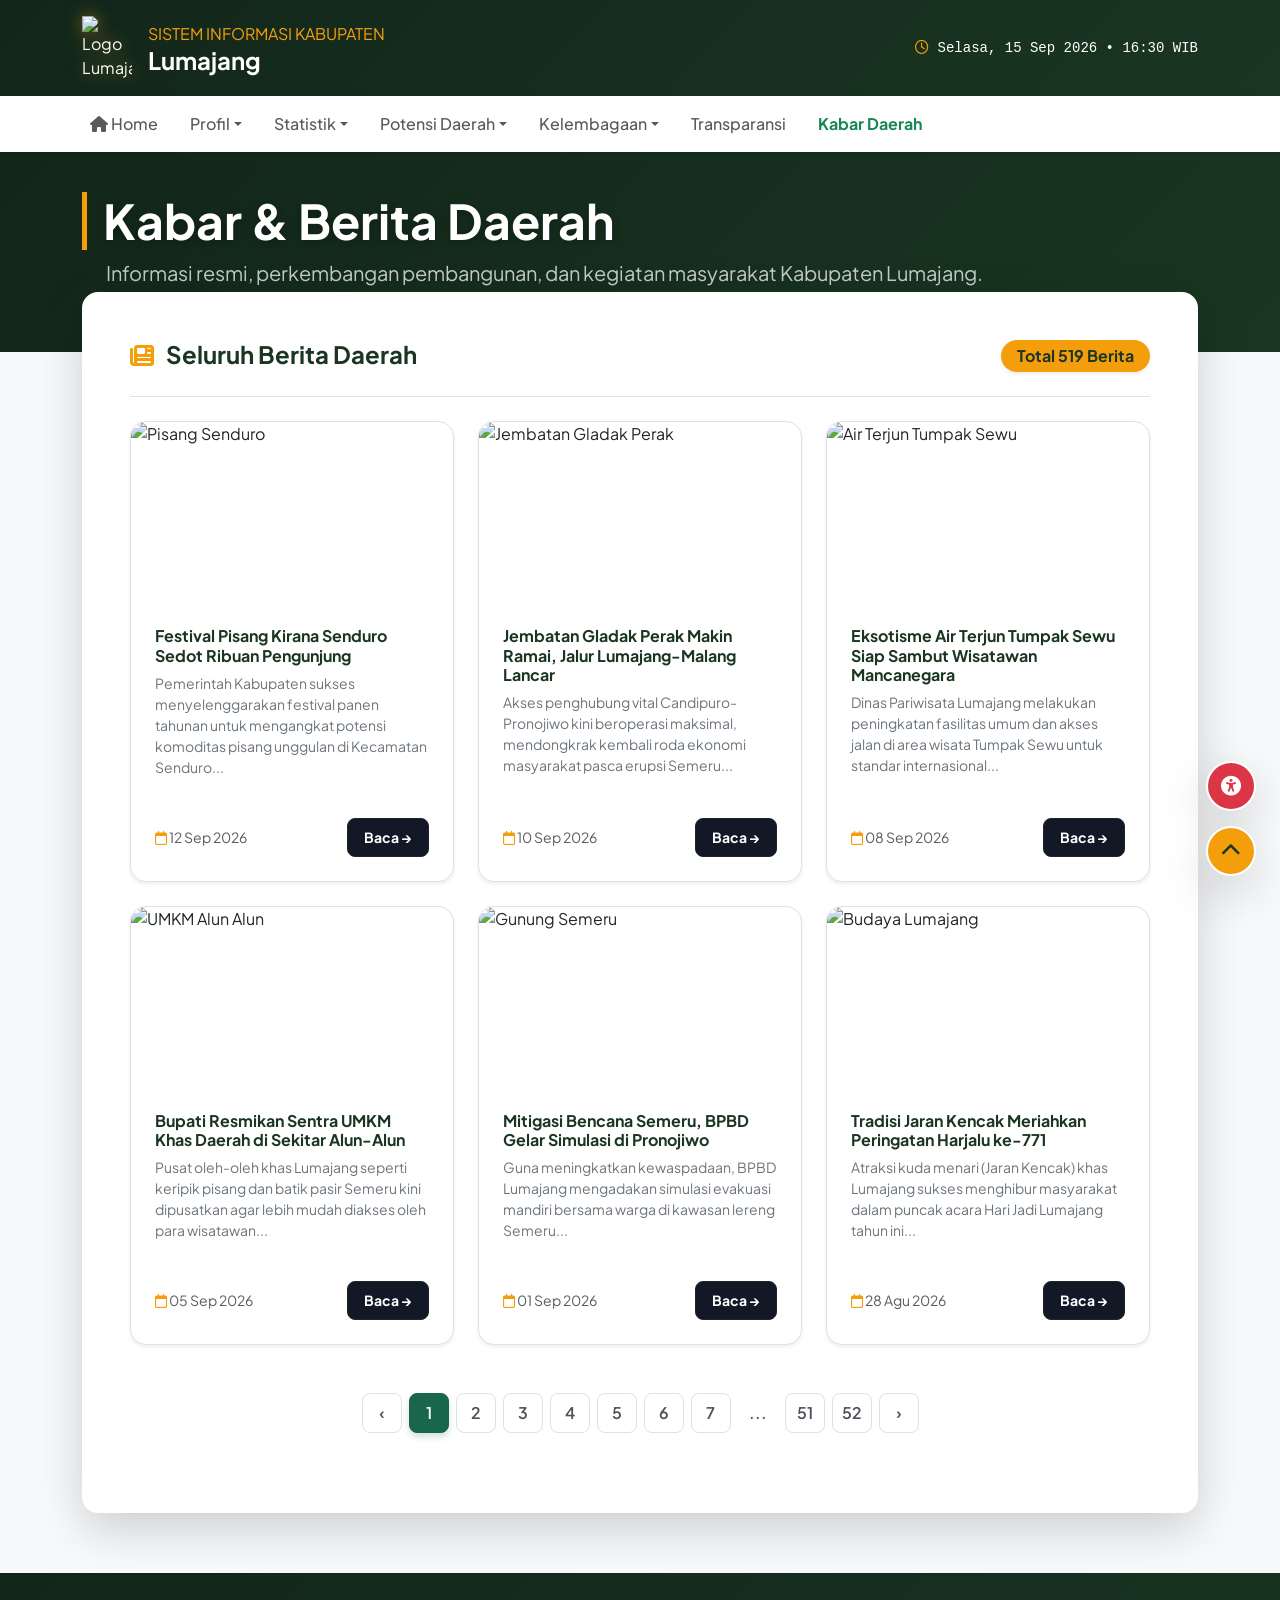
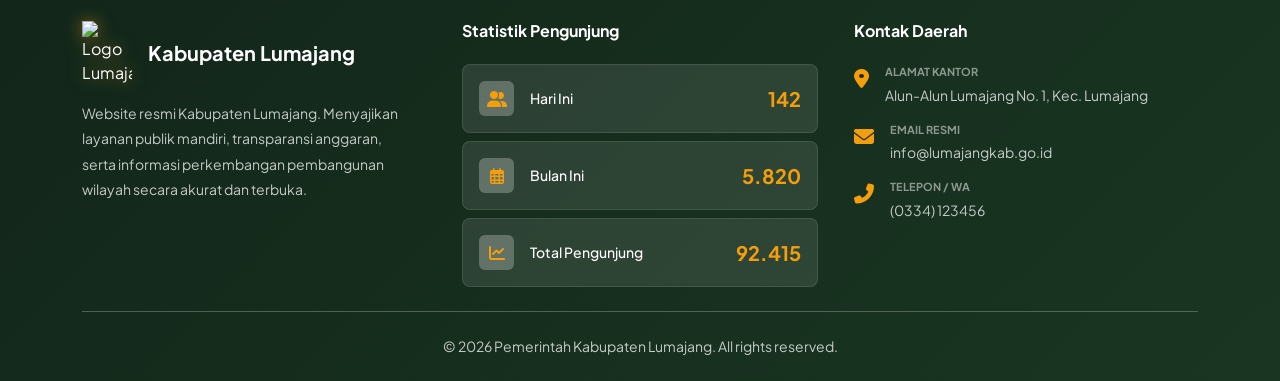
==== berita.html @ 7472af5c "fix footer sama dengan index" ====
<!DOCTYPE html>
<html lang="id">
<head>
    <meta charset="UTF-8">
    <meta name="viewport" content="width=device-width, initial-scale=1.0">
    <title>Kabar Daerah - Kabupaten Lumajang</title>
    <link href="https://cdn.jsdelivr.net/npm/bootstrap@5.3.0/dist/css/bootstrap.min.css" rel="stylesheet">
    <link rel="stylesheet" href="https://cdnjs.cloudflare.com/ajax/libs/font-awesome/6.4.0/css/all.min.css">
    <link rel="stylesheet" href="style.css">
</head>
<body class="bg-light">

    <!-- Header -->
    <div class="topbar-lumajang text-white py-3">
        <div class="container d-flex justify-content-between align-items-center">
            <div class="d-flex align-items-center">
                <img src="https://raw.githubusercontent.com/MAASHAAA17/LUMAJANG/388beccff92c3f3bb2cdd9f6117db1ec742fa7f4/img/Logo_lumajang.png" alt="Logo Lumajang" width="50" class="me-3 drop-shadow-emas">
                <div>
                    <div class="small-text text-emas">SISTEM INFORMASI KABUPATEN</div>
                    <h4 class="mb-0 fw-bold">Lumajang</h4>
                </div>
            </div>
            <div class="d-none d-md-block text-end font-monospace small">
                <i class="far fa-clock text-emas"></i> Selasa, 15 Sep 2026 • 16:30 WIB
            </div>
        </div>
    </div>

    <!-- Navbar -->
    <nav class="navbar navbar-expand-lg navbar-light bg-white shadow-sm py-2 sticky-top">
        <div class="container">
            <button class="navbar-toggler border-0" type="button" data-bs-toggle="collapse" data-bs-target="#navbarNav">
                <span class="navbar-toggler-icon"></span>
            </button>
            <div class="collapse navbar-collapse" id="navbarNav">
                <ul class="navbar-nav fw-medium gap-3 flex-wrap">
                    <li class="nav-item"><a class="nav-link" href="index.html"><i class="fas fa-home"></i> Home</a></li>
                    <li class="nav-item dropdown"><a class="nav-link dropdown-toggle" href="#">Profil</a></li>
                    <li class="nav-item dropdown"><a class="nav-link dropdown-toggle" href="#">Statistik</a></li>
                    <li class="nav-item dropdown"><a class="nav-link dropdown-toggle" href="#">Potensi Daerah</a></li>
                    <li class="nav-item dropdown"><a class="nav-link dropdown-toggle" href="#">Kelembagaan</a></li>
                    <li class="nav-item"><a class="nav-link" href="#">Transparansi</a></li>
                    <li class="nav-item"><a class="nav-link active text-success fw-bold" href="berita.html">Kabar Daerah</a></li>
                </ul>
            </div>
        </div>
    </nav>

    <!-- Banner -->
    <div class="hero-section text-white position-relative">
        <div class="container pb-5 pt-4">
            <h1 class="fw-bold mt-3 display-5 border-start border-5 border-emas ps-3 text-glow">Kabar & Berita Daerah</h1>
            <p class="ps-4 fs-5 opacity-75">Informasi resmi, perkembangan pembangunan, dan kegiatan masyarakat Kabupaten Lumajang.</p>
        </div>
    </div>

    <!-- Konten Berita 3 Kolom x 2 Baris -->
    <div class="container content-area" style="margin-top: -60px; position: relative; z-index: 10; margin-bottom: 60px;">
        <div class="card border-0 shadow-lg rounded-4 p-4 p-md-5">
            
            <div class="d-flex flex-column flex-md-row justify-content-between align-items-md-center border-bottom pb-4 mb-4 gap-3">
                <div><h4 class="fw-bold mb-1" style="color: #1a3622;"><i class="fas fa-newspaper text-emas me-2"></i> Seluruh Berita Daerah</h4></div>
                <div><span class="badge bg-emas text-dark fw-bold px-3 py-2 rounded-pill shadow-sm fs-6">Total 519 Berita</span></div>
            </div>

            <!-- Baris Grid Berita (6 Kotak) -->
            <div class="row g-4">
                <div class="col-md-4">
                    <div class="card h-100 border shadow-sm rounded-4 overflow-hidden hover-card transition-all">
                        <img src="https://images.unsplash.com/photo-1603598777174-845da27e467d?auto=format&fit=crop&w=600&q=80" height="180" class="object-fit-cover" alt="Pisang Senduro">
                        <div class="card-body p-4 d-flex flex-column justify-content-between">
                            <div>
                                <h5 class="fw-bold mb-2" style="font-size: 16px; color: #1a3622;">Festival Pisang Kirana Senduro Sedot Ribuan Pengunjung</h5>
                                <p class="text-secondary small mt-2">Pemerintah Kabupaten sukses menyelenggarakan festival panen tahunan untuk mengangkat potensi komoditas pisang unggulan di Kecamatan Senduro...</p>
                            </div>
                            <div class="d-flex justify-content-between align-items-center mt-4">
                                <small class="text-muted"><i class="far fa-calendar text-emas"></i> 12 Sep 2026</small>
                                <a href="detail_berita.html?id=1" class="btn btn-dark btn-sm rounded-3 px-3 py-2 fw-bold" style="background-color: #121826;">Baca &rarr;</a>
                            </div>
                        </div>
                    </div>
                </div>
                
                <div class="col-md-4">
                    <div class="card h-100 border shadow-sm rounded-4 overflow-hidden hover-card transition-all">
                        <img src="https://images.unsplash.com/photo-1545199653-90d5bc51ea96?auto=format&fit=crop&w=600&q=80" height="180" class="object-fit-cover" alt="Jembatan Gladak Perak">
                        <div class="card-body p-4 d-flex flex-column justify-content-between">
                            <div>
                                <h5 class="fw-bold mb-2" style="font-size: 16px; color: #1a3622;">Jembatan Gladak Perak Makin Ramai, Jalur Lumajang-Malang Lancar</h5>
                                <p class="text-secondary small mt-2">Akses penghubung vital Candipuro-Pronojiwo kini beroperasi maksimal, mendongkrak kembali roda ekonomi masyarakat pasca erupsi Semeru...</p>
                            </div>
                            <div class="d-flex justify-content-between align-items-center mt-4">
                                <small class="text-muted"><i class="far fa-calendar text-emas"></i> 10 Sep 2026</small>
                                <a href="detail_berita.html?id=2" class="btn btn-dark btn-sm rounded-3 px-3 py-2 fw-bold" style="background-color: #121826;">Baca &rarr;</a>
                            </div>
                        </div>
                    </div>
                </div>

                <div class="col-md-4">
                    <div class="card h-100 border shadow-sm rounded-4 overflow-hidden hover-card transition-all">
                        <img src="https://images.unsplash.com/photo-1506017006817-2195dfb87be2?auto=format&fit=crop&w=600&q=80" height="180" class="object-fit-cover" alt="Air Terjun Tumpak Sewu">
                        <div class="card-body p-4 d-flex flex-column justify-content-between">
                            <div>
                                <h5 class="fw-bold mb-2" style="font-size: 16px; color: #1a3622;">Eksotisme Air Terjun Tumpak Sewu Siap Sambut Wisatawan Mancanegara</h5>
                                <p class="text-secondary small mt-2">Dinas Pariwisata Lumajang melakukan peningkatan fasilitas umum dan akses jalan di area wisata Tumpak Sewu untuk standar internasional...</p>
                            </div>
                            <div class="d-flex justify-content-between align-items-center mt-4">
                                <small class="text-muted"><i class="far fa-calendar text-emas"></i> 08 Sep 2026</small>
                                <a href="detail_berita.html?id=3" class="btn btn-dark btn-sm rounded-3 px-3 py-2 fw-bold" style="background-color: #121826;">Baca &rarr;</a>
                            </div>
                        </div>
                    </div>
                </div>

                <div class="col-md-4">
                    <div class="card h-100 border shadow-sm rounded-4 overflow-hidden hover-card transition-all">
                        <img src="https://images.unsplash.com/photo-1533514114760-4389f572ae26?auto=format&fit=crop&w=600&q=80" height="180" class="object-fit-cover" alt="UMKM Alun Alun">
                        <div class="card-body p-4 d-flex flex-column justify-content-between">
                            <div>
                                <h5 class="fw-bold mb-2" style="font-size: 16px; color: #1a3622;">Bupati Resmikan Sentra UMKM Khas Daerah di Sekitar Alun-Alun</h5>
                                <p class="text-secondary small mt-2">Pusat oleh-oleh khas Lumajang seperti keripik pisang dan batik pasir Semeru kini dipusatkan agar lebih mudah diakses oleh para wisatawan...</p>
                            </div>
                            <div class="d-flex justify-content-between align-items-center mt-4">
                                <small class="text-muted"><i class="far fa-calendar text-emas"></i> 05 Sep 2026</small>
                                <a href="detail_berita.html?id=4" class="btn btn-dark btn-sm rounded-3 px-3 py-2 fw-bold" style="background-color: #121826;">Baca &rarr;</a>
                            </div>
                        </div>
                    </div>
                </div>

                <div class="col-md-4">
                    <div class="card h-100 border shadow-sm rounded-4 overflow-hidden hover-card transition-all">
                        <img src="https://images.unsplash.com/photo-1610486022872-36fb134ff85c?auto=format&fit=crop&w=600&q=80" height="180" class="object-fit-cover" alt="Gunung Semeru">
                        <div class="card-body p-4 d-flex flex-column justify-content-between">
                            <div>
                                <h5 class="fw-bold mb-2" style="font-size: 16px; color: #1a3622;">Mitigasi Bencana Semeru, BPBD Gelar Simulasi di Pronojiwo</h5>
                                <p class="text-secondary small mt-2">Guna meningkatkan kewaspadaan, BPBD Lumajang mengadakan simulasi evakuasi mandiri bersama warga di kawasan lereng Semeru...</p>
                            </div>
                            <div class="d-flex justify-content-between align-items-center mt-4">
                                <small class="text-muted"><i class="far fa-calendar text-emas"></i> 01 Sep 2026</small>
                                <a href="detail_berita.html?id=5" class="btn btn-dark btn-sm rounded-3 px-3 py-2 fw-bold" style="background-color: #121826;">Baca &rarr;</a>
                            </div>
                        </div>
                    </div>
                </div>

                <div class="col-md-4">
                    <div class="card h-100 border shadow-sm rounded-4 overflow-hidden hover-card transition-all">
                        <img src="https://images.unsplash.com/photo-1533669955142-6a73332af4db?auto=format&fit=crop&w=600&q=80" height="180" class="object-fit-cover" alt="Budaya Lumajang">
                        <div class="card-body p-4 d-flex flex-column justify-content-between">
                            <div>
                                <h5 class="fw-bold mb-2" style="font-size: 16px; color: #1a3622;">Tradisi Jaran Kencak Meriahkan Peringatan Harjalu ke-771</h5>
                                <p class="text-secondary small mt-2">Atraksi kuda menari (Jaran Kencak) khas Lumajang sukses menghibur masyarakat dalam puncak acara Hari Jadi Lumajang tahun ini...</p>
                            </div>
                            <div class="d-flex justify-content-between align-items-center mt-4">
                                <small class="text-muted"><i class="far fa-calendar text-emas"></i> 28 Agu 2026</small>
                                <a href="detail_berita.html?id=6" class="btn btn-dark btn-sm rounded-3 px-3 py-2 fw-bold" style="background-color: #121826;">Baca &rarr;</a>
                            </div>
                        </div>
                    </div>
                </div>
            </div>

            <!-- Navigasi Halaman (Pagination) -->
            <nav class="mt-5 mb-3">
                <ul class="pagination custom-pagination justify-content-center flex-wrap gap-2">
                    <li class="page-item"><a class="page-link" href="#">&lsaquo;</a></li>
                    <li class="page-item active"><a class="page-link" href="#">1</a></li>
                    <li class="page-item"><a class="page-link" href="#">2</a></li>
                    <li class="page-item"><a class="page-link" href="#">3</a></li>
                    <li class="page-item"><a class="page-link" href="#">4</a></li>
                    <li class="page-item"><a class="page-link" href="#">5</a></li>
                    <li class="page-item"><a class="page-link" href="#">6</a></li>
                    <li class="page-item"><a class="page-link" href="#">7</a></li>
                    <li class="page-item disabled"><span class="page-link border-0 text-muted bg-transparent">...</span></li>
                    <li class="page-item"><a class="page-link" href="#">51</a></li>
                    <li class="page-item"><a class="page-link" href="#">52</a></li>
                    <li class="page-item"><a class="page-link" href="#">&rsaquo;</a></li>
                </ul>
            </nav>

        </div>
    </div>

    <!-- Footer Modern (DIPERBAIKI SAMA DENGAN INDEX) -->
    <footer class="text-white pt-5 pb-4 topbar-lumajang">
        <div class="container">
            <div class="row g-4">
                
                <!-- Kolom 1: Info Daerah -->
                <div class="col-lg-4">
                    <div class="d-flex align-items-center mb-3">
                        <img src="https://raw.githubusercontent.com/MAASHAAA17/LUMAJANG/388beccff92c3f3bb2cdd9f6117db1ec742fa7f4/img/Logo_lumajang.png" width="50" class="me-3 drop-shadow-emas" alt="Logo Lumajang">
                        <div>
                            <h5 class="fw-bold mb-0 text-white">Kabupaten Lumajang</h5>
                        </div>
                    </div>
                    <p class="small opacity-75 pe-md-4" style="line-height: 1.8;">
                        Website resmi Kabupaten Lumajang. Menyajikan layanan publik mandiri, transparansi anggaran, serta informasi perkembangan pembangunan wilayah secara akurat dan terbuka.
                    </p>
                </div>

                <!-- Kolom 2: Statistik Pengunjung -->
                <div class="col-lg-4">
                    <h6 class="fw-bold mb-4 text-white">Statistik Pengunjung</h6>
                    
                    <div class="d-flex justify-content-between align-items-center bg-white bg-opacity-10 rounded-3 p-3 mb-2 border border-white border-opacity-10">
                        <div class="d-flex align-items-center gap-3">
                            <div class="bg-white bg-opacity-25 rounded p-2 d-flex align-items-center justify-content-center" style="width: 35px; height: 35px;">
                                <i class="fas fa-user-friends text-emas"></i>
                            </div>
                            <span class="fw-medium small">Hari Ini</span>
                        </div>
                        <span class="fw-bold text-emas fs-5">142</span>
                    </div>

                    <div class="d-flex justify-content-between align-items-center bg-white bg-opacity-10 rounded-3 p-3 mb-2 border border-white border-opacity-10">
                        <div class="d-flex align-items-center gap-3">
                            <div class="bg-white bg-opacity-25 rounded p-2 d-flex align-items-center justify-content-center" style="width: 35px; height: 35px;">
                                <i class="far fa-calendar-alt text-emas"></i>
                            </div>
                            <span class="fw-medium small">Bulan Ini</span>
                        </div>
                        <span class="fw-bold text-emas fs-5">5.820</span>
                    </div>

                    <div class="d-flex justify-content-between align-items-center bg-white bg-opacity-10 rounded-3 p-3 border border-white border-opacity-10">
                        <div class="d-flex align-items-center gap-3">
                            <div class="bg-white bg-opacity-25 rounded p-2 d-flex align-items-center justify-content-center" style="width: 35px; height: 35px;">
                                <i class="fas fa-chart-line text-emas"></i>
                            </div>
                            <span class="fw-medium small">Total Pengunjung</span>
                        </div>
                        <span class="fw-bold text-emas fs-5">92.415</span>
                    </div>
                </div>

                <!-- Kolom 3: Kontak -->
                <div class="col-lg-4 ps-md-4">
                    <h6 class="fw-bold mb-4 text-white">Kontak Daerah</h6>
                    <div class="d-flex gap-3 mb-3">
                        <div class="mt-1"><i class="fas fa-map-marker-alt text-emas fs-5"></i></div>
                        <div>
                            <div class="small fw-bold opacity-50 mb-1" style="font-size: 11px;">ALAMAT KANTOR</div>
                            <div class="small opacity-75">Alun-Alun Lumajang No. 1, Kec. Lumajang</div>
                        </div>
                    </div>
                    <div class="d-flex gap-3 mb-3">
                        <div class="mt-1"><i class="fas fa-envelope text-emas fs-5"></i></div>
                        <div>
                            <div class="small fw-bold opacity-50 mb-1" style="font-size: 11px;">EMAIL RESMI</div>
                            <div class="small opacity-75">info@lumajangkab.go.id</div>
                        </div>
                    </div>
                    <div class="d-flex gap-3">
                        <div class="mt-1"><i class="fas fa-phone-alt text-emas fs-5"></i></div>
                        <div>
                            <div class="small fw-bold opacity-50 mb-1" style="font-size: 11px;">TELEPON / WA</div>
                            <div class="small opacity-75">(0334) 123456</div>
                        </div>
                    </div>
                </div>

            </div>
            <hr class="border-light opacity-25 my-4">
            <div class="text-center small opacity-75">
                &copy; 2026 Pemerintah Kabupaten Lumajang. All rights reserved.
            </div>
        </div>
    </footer>

    <!-- Floating Navigator -->
    <div class="position-fixed bottom-0 end-0 p-4" style="z-index: 1050; display: flex; flex-direction: column; gap: 15px;">
        <a href="#" class="btn rounded-circle shadow-lg d-flex align-items-center justify-content-center" style="width: 50px; height: 50px; background-color: #dc3545; color:white; border: 2px solid white;">
            <i class="fas fa-universal-access fs-5"></i>
        </a>
        <a href="#" id="btn-scroll-top" class="btn btn-emas shadow-lg d-flex align-items-center justify-content-center" style="width: 50px; height: 50px; border-radius: 50%; border: 2px solid white; padding: 0;">
            <i class="fas fa-chevron-up fs-5"></i>
        </a>
    </div>

    <!-- Bootstrap JS & Custom Script -->
    <script src="https://cdn.jsdelivr.net/npm/bootstrap@5.3.0/dist/js/bootstrap.bundle.min.js"></script>
    <script src="script.js"></script>
</body>
</html>
---- style.css ----
/* Import Google Font */
@import url('https://fonts.googleapis.com/css2?family=Plus+Jakarta+Sans:wght@400;500;600;700&display=swap');

body {
    font-family: 'Plus Jakarta Sans', sans-serif;
    background-color: #f4f6f8;
    color: #333333;
}

/* Tema Warna Hijau Zaitun (Leaf) & Emas (Banana/Sunlight) */
.topbar-lumajang, .hero-section {
    background: linear-gradient(135deg, #12261a 0%, #1a3622 100%);
}

.text-emas {
    color: #f59e0b !important;
}

.bg-emas {
    background-color: #f59e0b !important;
    color: #1a3622 !important;
}

.border-emas {
    border-color: #f59e0b !important;
}

.btn-emas {
    background-color: #f59e0b;
    border: none;
    color: #1a3622;
    transition: all 0.3s ease;
}

.btn-emas:hover {
    background-color: #d9822b;
    color: #ffffff;
    transform: translateY(-2px);
}

/* Tombol Transparan / Kaca */
.btn-kaca {
    background: rgba(255, 255, 255, 0.15);
    backdrop-filter: blur(10px);
    border: 1px solid rgba(255, 255, 255, 0.3);
    color: #ffffff;
    transition: all 0.3s ease;
}

.btn-kaca:hover {
    background: rgba(255, 255, 255, 0.25);
    color: #ffffff;
}

/* Efek Glow pada Teks */
.text-glow {
    text-shadow: 0 2px 10px rgba(0, 0, 0, 0.3);
}

.drop-shadow-emas {
    filter: drop-shadow(0 0 8px rgba(245, 158, 11, 0.5));
}

/* Styling Input & Form */
.custom-input {
    background-color: #f9fafb;
    border: 1px solid #e5e7eb;
    padding: 12px 16px;
    border-radius: 12px;
    transition: all 0.3s ease;
}

.custom-input:focus {
    background-color: #ffffff;
    border-color: #f59e0b;
    box-shadow: 0 0 0 4px rgba(245, 158, 11, 0.15);
}

/* Efek Hover untuk Card Berita & Sidebar */
.hover-card:hover {
    transform: translateY(-5px);
    box-shadow: 0 12px 30px rgba(245, 158, 11, 0.15) !important;
    border-color: #f59e0b !important;
}

.hover-berita:hover {
    background-color: #fff9e6 !important;
    transform: translateX(5px);
}

.transition-all {
    transition: all 0.3s ease;
}

/* Desain Navigasi Halaman (Pagination) */
.custom-pagination .page-link {
    width: 40px;
    height: 40px;
    display: flex;
    align-items: center;
    justify-content: center;
    border-radius: 8px !important;
    color: #495057;
    font-weight: 600;
    border: 1px solid #dee2e6;
    margin: 0;
    transition: all 0.2s ease-in-out;
}

.custom-pagination .page-link:hover {
    background-color: #f8f9fa;
    color: #1a3622;
    border-color: #c6cacc;
}

.custom-pagination .page-item.active .page-link {
    background-color: #19664c; /* Warna Hijau Tua (Mirip di gambar) */
    color: white;
    border-color: #19664c;
    box-shadow: 0 4px 6px rgba(25, 102, 76, 0.2);
}
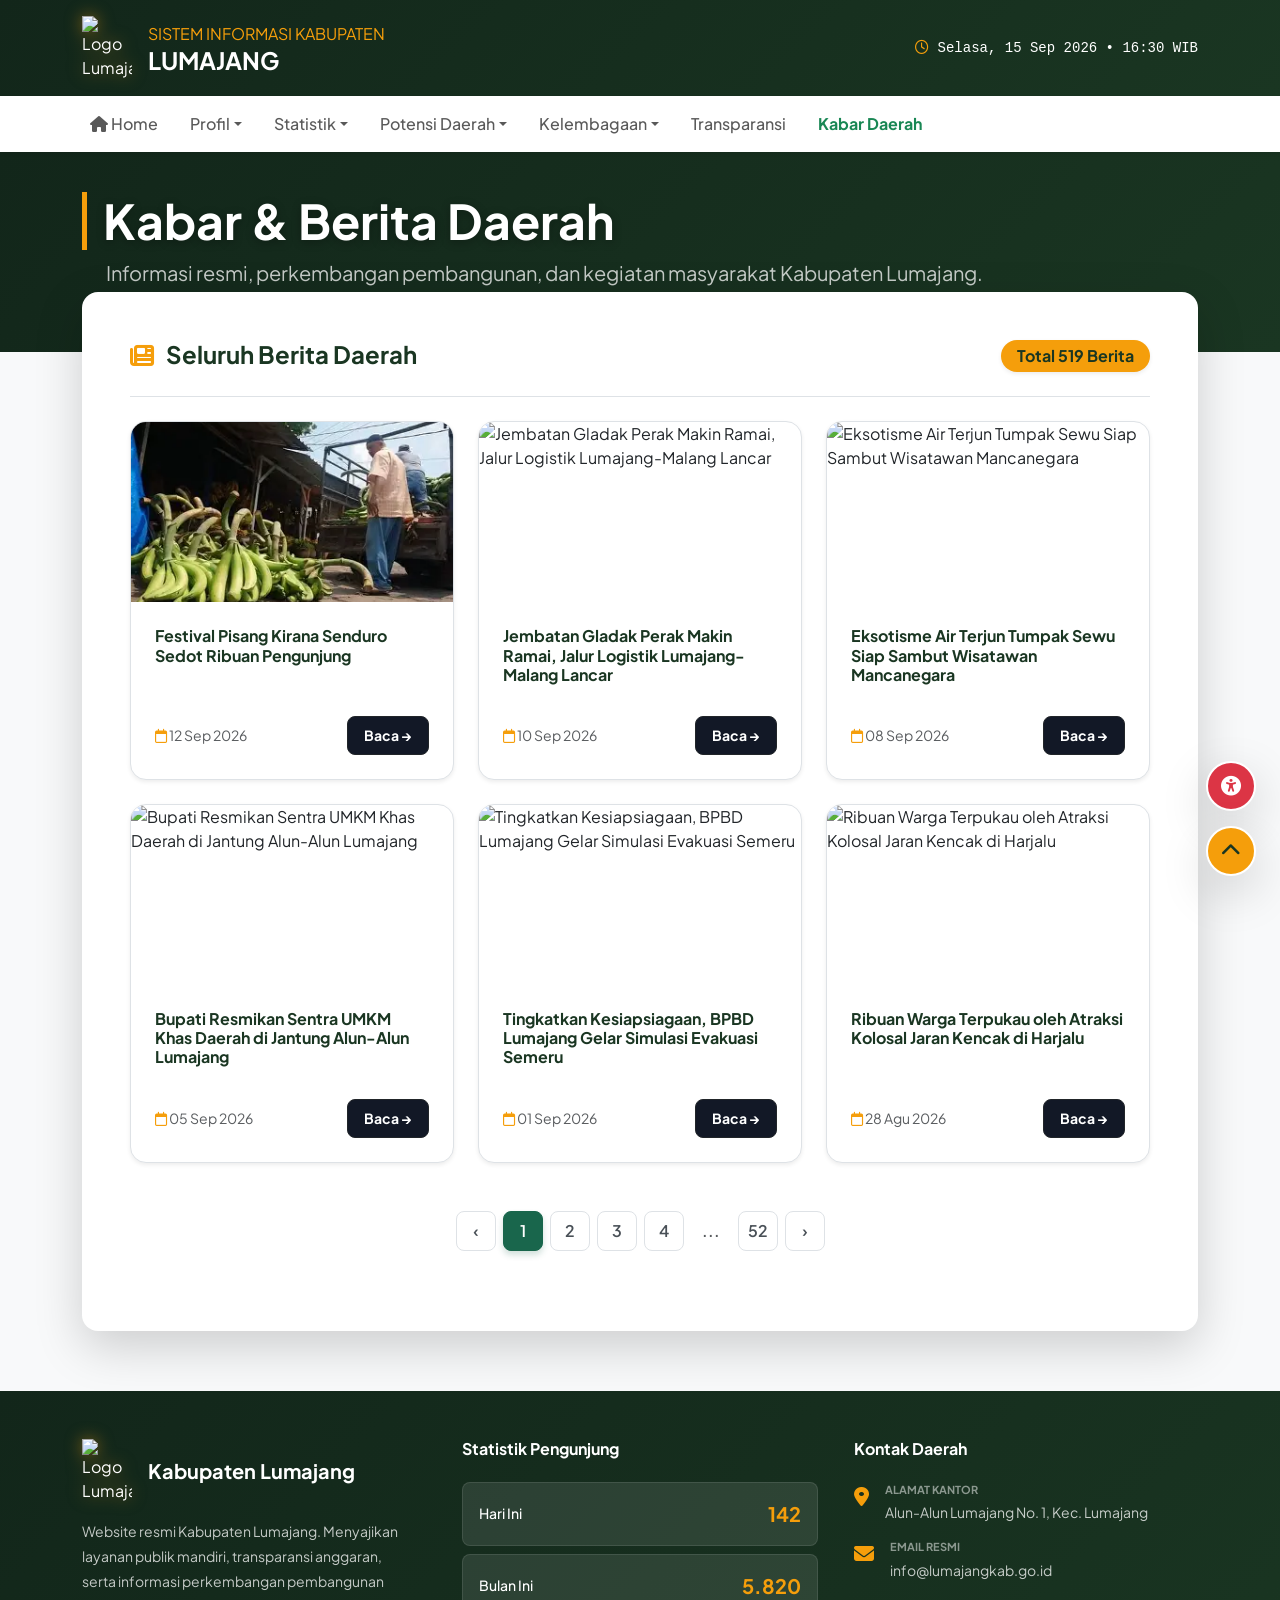
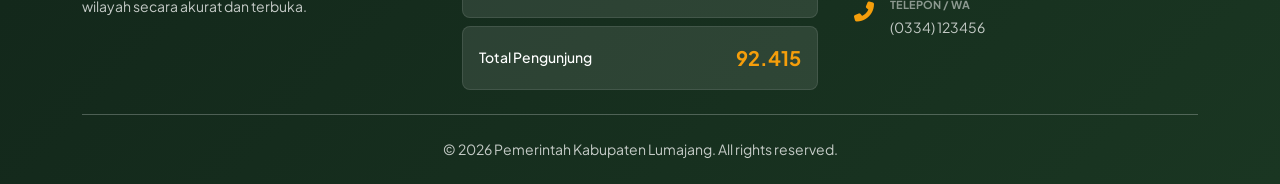
==== commit 51285465: "update banyak" ====
--- a/berita.html
+++ b/berita.html
@@ -17,7 +17,7 @@
                 <img src="https://raw.githubusercontent.com/MAASHAAA17/LUMAJANG/388beccff92c3f3bb2cdd9f6117db1ec742fa7f4/img/Logo_lumajang.png" alt="Logo Lumajang" width="50" class="me-3 drop-shadow-emas">
                 <div>
                     <div class="small-text text-emas">SISTEM INFORMASI KABUPATEN</div>
-                    <h4 class="mb-0 fw-bold">Lumajang</h4>
+                    <h4 class="mb-0 fw-bold">LUMAJANG</h4>
                 </div>
             </div>
             <div class="d-none d-md-block text-end font-monospace small">
@@ -54,7 +54,7 @@
         </div>
     </div>
 
-    <!-- Konten Berita 3 Kolom x 2 Baris -->
+    <!-- Konten Berita -->
     <div class="container content-area" style="margin-top: -60px; position: relative; z-index: 10; margin-bottom: 60px;">
         <div class="card border-0 shadow-lg rounded-4 p-4 p-md-5">
             
@@ -63,106 +63,12 @@
                 <div><span class="badge bg-emas text-dark fw-bold px-3 py-2 rounded-pill shadow-sm fs-6">Total 519 Berita</span></div>
             </div>
 
-            <!-- Baris Grid Berita (6 Kotak) -->
-            <div class="row g-4">
-                <div class="col-md-4">
-                    <div class="card h-100 border shadow-sm rounded-4 overflow-hidden hover-card transition-all">
-                        <img src="https://images.unsplash.com/photo-1603598777174-845da27e467d?auto=format&fit=crop&w=600&q=80" height="180" class="object-fit-cover" alt="Pisang Senduro">
-                        <div class="card-body p-4 d-flex flex-column justify-content-between">
-                            <div>
-                                <h5 class="fw-bold mb-2" style="font-size: 16px; color: #1a3622;">Festival Pisang Kirana Senduro Sedot Ribuan Pengunjung</h5>
-                                <p class="text-secondary small mt-2">Pemerintah Kabupaten sukses menyelenggarakan festival panen tahunan untuk mengangkat potensi komoditas pisang unggulan di Kecamatan Senduro...</p>
-                            </div>
-                            <div class="d-flex justify-content-between align-items-center mt-4">
-                                <small class="text-muted"><i class="far fa-calendar text-emas"></i> 12 Sep 2026</small>
-                                <a href="detail_berita.html?id=1" class="btn btn-dark btn-sm rounded-3 px-3 py-2 fw-bold" style="background-color: #121826;">Baca &rarr;</a>
-                            </div>
-                        </div>
-                    </div>
-                </div>
-                
-                <div class="col-md-4">
-                    <div class="card h-100 border shadow-sm rounded-4 overflow-hidden hover-card transition-all">
-                        <img src="https://images.unsplash.com/photo-1545199653-90d5bc51ea96?auto=format&fit=crop&w=600&q=80" height="180" class="object-fit-cover" alt="Jembatan Gladak Perak">
-                        <div class="card-body p-4 d-flex flex-column justify-content-between">
-                            <div>
-                                <h5 class="fw-bold mb-2" style="font-size: 16px; color: #1a3622;">Jembatan Gladak Perak Makin Ramai, Jalur Lumajang-Malang Lancar</h5>
-                                <p class="text-secondary small mt-2">Akses penghubung vital Candipuro-Pronojiwo kini beroperasi maksimal, mendongkrak kembali roda ekonomi masyarakat pasca erupsi Semeru...</p>
-                            </div>
-                            <div class="d-flex justify-content-between align-items-center mt-4">
-                                <small class="text-muted"><i class="far fa-calendar text-emas"></i> 10 Sep 2026</small>
-                                <a href="detail_berita.html?id=2" class="btn btn-dark btn-sm rounded-3 px-3 py-2 fw-bold" style="background-color: #121826;">Baca &rarr;</a>
-                            </div>
-                        </div>
-                    </div>
-                </div>
-
-                <div class="col-md-4">
-                    <div class="card h-100 border shadow-sm rounded-4 overflow-hidden hover-card transition-all">
-                        <img src="https://images.unsplash.com/photo-1506017006817-2195dfb87be2?auto=format&fit=crop&w=600&q=80" height="180" class="object-fit-cover" alt="Air Terjun Tumpak Sewu">
-                        <div class="card-body p-4 d-flex flex-column justify-content-between">
-                            <div>
-                                <h5 class="fw-bold mb-2" style="font-size: 16px; color: #1a3622;">Eksotisme Air Terjun Tumpak Sewu Siap Sambut Wisatawan Mancanegara</h5>
-                                <p class="text-secondary small mt-2">Dinas Pariwisata Lumajang melakukan peningkatan fasilitas umum dan akses jalan di area wisata Tumpak Sewu untuk standar internasional...</p>
-                            </div>
-                            <div class="d-flex justify-content-between align-items-center mt-4">
-                                <small class="text-muted"><i class="far fa-calendar text-emas"></i> 08 Sep 2026</small>
-                                <a href="detail_berita.html?id=3" class="btn btn-dark btn-sm rounded-3 px-3 py-2 fw-bold" style="background-color: #121826;">Baca &rarr;</a>
-                            </div>
-                        </div>
-                    </div>
-                </div>
-
-                <div class="col-md-4">
-                    <div class="card h-100 border shadow-sm rounded-4 overflow-hidden hover-card transition-all">
-                        <img src="https://images.unsplash.com/photo-1533514114760-4389f572ae26?auto=format&fit=crop&w=600&q=80" height="180" class="object-fit-cover" alt="UMKM Alun Alun">
-                        <div class="card-body p-4 d-flex flex-column justify-content-between">
-                            <div>
-                                <h5 class="fw-bold mb-2" style="font-size: 16px; color: #1a3622;">Bupati Resmikan Sentra UMKM Khas Daerah di Sekitar Alun-Alun</h5>
-                                <p class="text-secondary small mt-2">Pusat oleh-oleh khas Lumajang seperti keripik pisang dan batik pasir Semeru kini dipusatkan agar lebih mudah diakses oleh para wisatawan...</p>
-                            </div>
-                            <div class="d-flex justify-content-between align-items-center mt-4">
-                                <small class="text-muted"><i class="far fa-calendar text-emas"></i> 05 Sep 2026</small>
-                                <a href="detail_berita.html?id=4" class="btn btn-dark btn-sm rounded-3 px-3 py-2 fw-bold" style="background-color: #121826;">Baca &rarr;</a>
-                            </div>
-                        </div>
-                    </div>
-                </div>
-
-                <div class="col-md-4">
-                    <div class="card h-100 border shadow-sm rounded-4 overflow-hidden hover-card transition-all">
-                        <img src="https://images.unsplash.com/photo-1610486022872-36fb134ff85c?auto=format&fit=crop&w=600&q=80" height="180" class="object-fit-cover" alt="Gunung Semeru">
-                        <div class="card-body p-4 d-flex flex-column justify-content-between">
-                            <div>
-                                <h5 class="fw-bold mb-2" style="font-size: 16px; color: #1a3622;">Mitigasi Bencana Semeru, BPBD Gelar Simulasi di Pronojiwo</h5>
-                                <p class="text-secondary small mt-2">Guna meningkatkan kewaspadaan, BPBD Lumajang mengadakan simulasi evakuasi mandiri bersama warga di kawasan lereng Semeru...</p>
-                            </div>
-                            <div class="d-flex justify-content-between align-items-center mt-4">
-                                <small class="text-muted"><i class="far fa-calendar text-emas"></i> 01 Sep 2026</small>
-                                <a href="detail_berita.html?id=5" class="btn btn-dark btn-sm rounded-3 px-3 py-2 fw-bold" style="background-color: #121826;">Baca &rarr;</a>
-                            </div>
-                        </div>
-                    </div>
-                </div>
-
-                <div class="col-md-4">
-                    <div class="card h-100 border shadow-sm rounded-4 overflow-hidden hover-card transition-all">
-                        <img src="https://images.unsplash.com/photo-1533669955142-6a73332af4db?auto=format&fit=crop&w=600&q=80" height="180" class="object-fit-cover" alt="Budaya Lumajang">
-                        <div class="card-body p-4 d-flex flex-column justify-content-between">
-                            <div>
-                                <h5 class="fw-bold mb-2" style="font-size: 16px; color: #1a3622;">Tradisi Jaran Kencak Meriahkan Peringatan Harjalu ke-771</h5>
-                                <p class="text-secondary small mt-2">Atraksi kuda menari (Jaran Kencak) khas Lumajang sukses menghibur masyarakat dalam puncak acara Hari Jadi Lumajang tahun ini...</p>
-                            </div>
-                            <div class="d-flex justify-content-between align-items-center mt-4">
-                                <small class="text-muted"><i class="far fa-calendar text-emas"></i> 28 Agu 2026</small>
-                                <a href="detail_berita.html?id=6" class="btn btn-dark btn-sm rounded-3 px-3 py-2 fw-bold" style="background-color: #121826;">Baca &rarr;</a>
-                            </div>
-                        </div>
-                    </div>
-                </div>
+            <!-- Di sinilah keajaiban terjadi. JS akan mengisi kotak ini secara otomatis -->
+            <div id="auto-grid-berita" class="row g-4">
+                <!-- Javascript memasukkan 6 kotak berita ke sini -->
             </div>
 
-            <!-- Navigasi Halaman (Pagination) -->
+            <!-- Navigasi Halaman -->
             <nav class="mt-5 mb-3">
                 <ul class="pagination custom-pagination justify-content-center flex-wrap gap-2">
                     <li class="page-item"><a class="page-link" href="#">&lsaquo;</a></li>
@@ -170,11 +76,7 @@
                     <li class="page-item"><a class="page-link" href="#">2</a></li>
                     <li class="page-item"><a class="page-link" href="#">3</a></li>
                     <li class="page-item"><a class="page-link" href="#">4</a></li>
-                    <li class="page-item"><a class="page-link" href="#">5</a></li>
-                    <li class="page-item"><a class="page-link" href="#">6</a></li>
-                    <li class="page-item"><a class="page-link" href="#">7</a></li>
                     <li class="page-item disabled"><span class="page-link border-0 text-muted bg-transparent">...</span></li>
-                    <li class="page-item"><a class="page-link" href="#">51</a></li>
                     <li class="page-item"><a class="page-link" href="#">52</a></li>
                     <li class="page-item"><a class="page-link" href="#">&rsaquo;</a></li>
                 </ul>
@@ -183,11 +85,10 @@
         </div>
     </div>
 
-    <!-- Footer Modern (DIPERBAIKI SAMA DENGAN INDEX) -->
+    <!-- Footer Modern -->
     <footer class="text-white pt-5 pb-4 topbar-lumajang">
         <div class="container">
             <div class="row g-4">
-                
                 <!-- Kolom 1: Info Daerah -->
                 <div class="col-lg-4">
                     <div class="d-flex align-items-center mb-3">
@@ -201,37 +102,19 @@
                     </p>
                 </div>
 
-                <!-- Kolom 2: Statistik Pengunjung -->
+                <!-- Kolom 2: Statistik -->
                 <div class="col-lg-4">
                     <h6 class="fw-bold mb-4 text-white">Statistik Pengunjung</h6>
-                    
                     <div class="d-flex justify-content-between align-items-center bg-white bg-opacity-10 rounded-3 p-3 mb-2 border border-white border-opacity-10">
-                        <div class="d-flex align-items-center gap-3">
-                            <div class="bg-white bg-opacity-25 rounded p-2 d-flex align-items-center justify-content-center" style="width: 35px; height: 35px;">
-                                <i class="fas fa-user-friends text-emas"></i>
-                            </div>
-                            <span class="fw-medium small">Hari Ini</span>
-                        </div>
+                        <span class="fw-medium small">Hari Ini</span>
                         <span class="fw-bold text-emas fs-5">142</span>
                     </div>
-
                     <div class="d-flex justify-content-between align-items-center bg-white bg-opacity-10 rounded-3 p-3 mb-2 border border-white border-opacity-10">
-                        <div class="d-flex align-items-center gap-3">
-                            <div class="bg-white bg-opacity-25 rounded p-2 d-flex align-items-center justify-content-center" style="width: 35px; height: 35px;">
-                                <i class="far fa-calendar-alt text-emas"></i>
-                            </div>
-                            <span class="fw-medium small">Bulan Ini</span>
-                        </div>
+                        <span class="fw-medium small">Bulan Ini</span>
                         <span class="fw-bold text-emas fs-5">5.820</span>
                     </div>
-
                     <div class="d-flex justify-content-between align-items-center bg-white bg-opacity-10 rounded-3 p-3 border border-white border-opacity-10">
-                        <div class="d-flex align-items-center gap-3">
-                            <div class="bg-white bg-opacity-25 rounded p-2 d-flex align-items-center justify-content-center" style="width: 35px; height: 35px;">
-                                <i class="fas fa-chart-line text-emas"></i>
-                            </div>
-                            <span class="fw-medium small">Total Pengunjung</span>
-                        </div>
+                        <span class="fw-medium small">Total Pengunjung</span>
                         <span class="fw-bold text-emas fs-5">92.415</span>
                     </div>
                 </div>
@@ -261,7 +144,6 @@
                         </div>
                     </div>
                 </div>
-
             </div>
             <hr class="border-light opacity-25 my-4">
             <div class="text-center small opacity-75">
@@ -280,8 +162,8 @@
         </a>
     </div>
 
-    <!-- Bootstrap JS & Custom Script -->
+    <!-- Trik Anti Cache ?v=3 dipasang di sini -->
     <script src="https://cdn.jsdelivr.net/npm/bootstrap@5.3.0/dist/js/bootstrap.bundle.min.js"></script>
-    <script src="script.js"></script>
+    <script src="script.js?v=3"></script>
 </body>
 </html>
